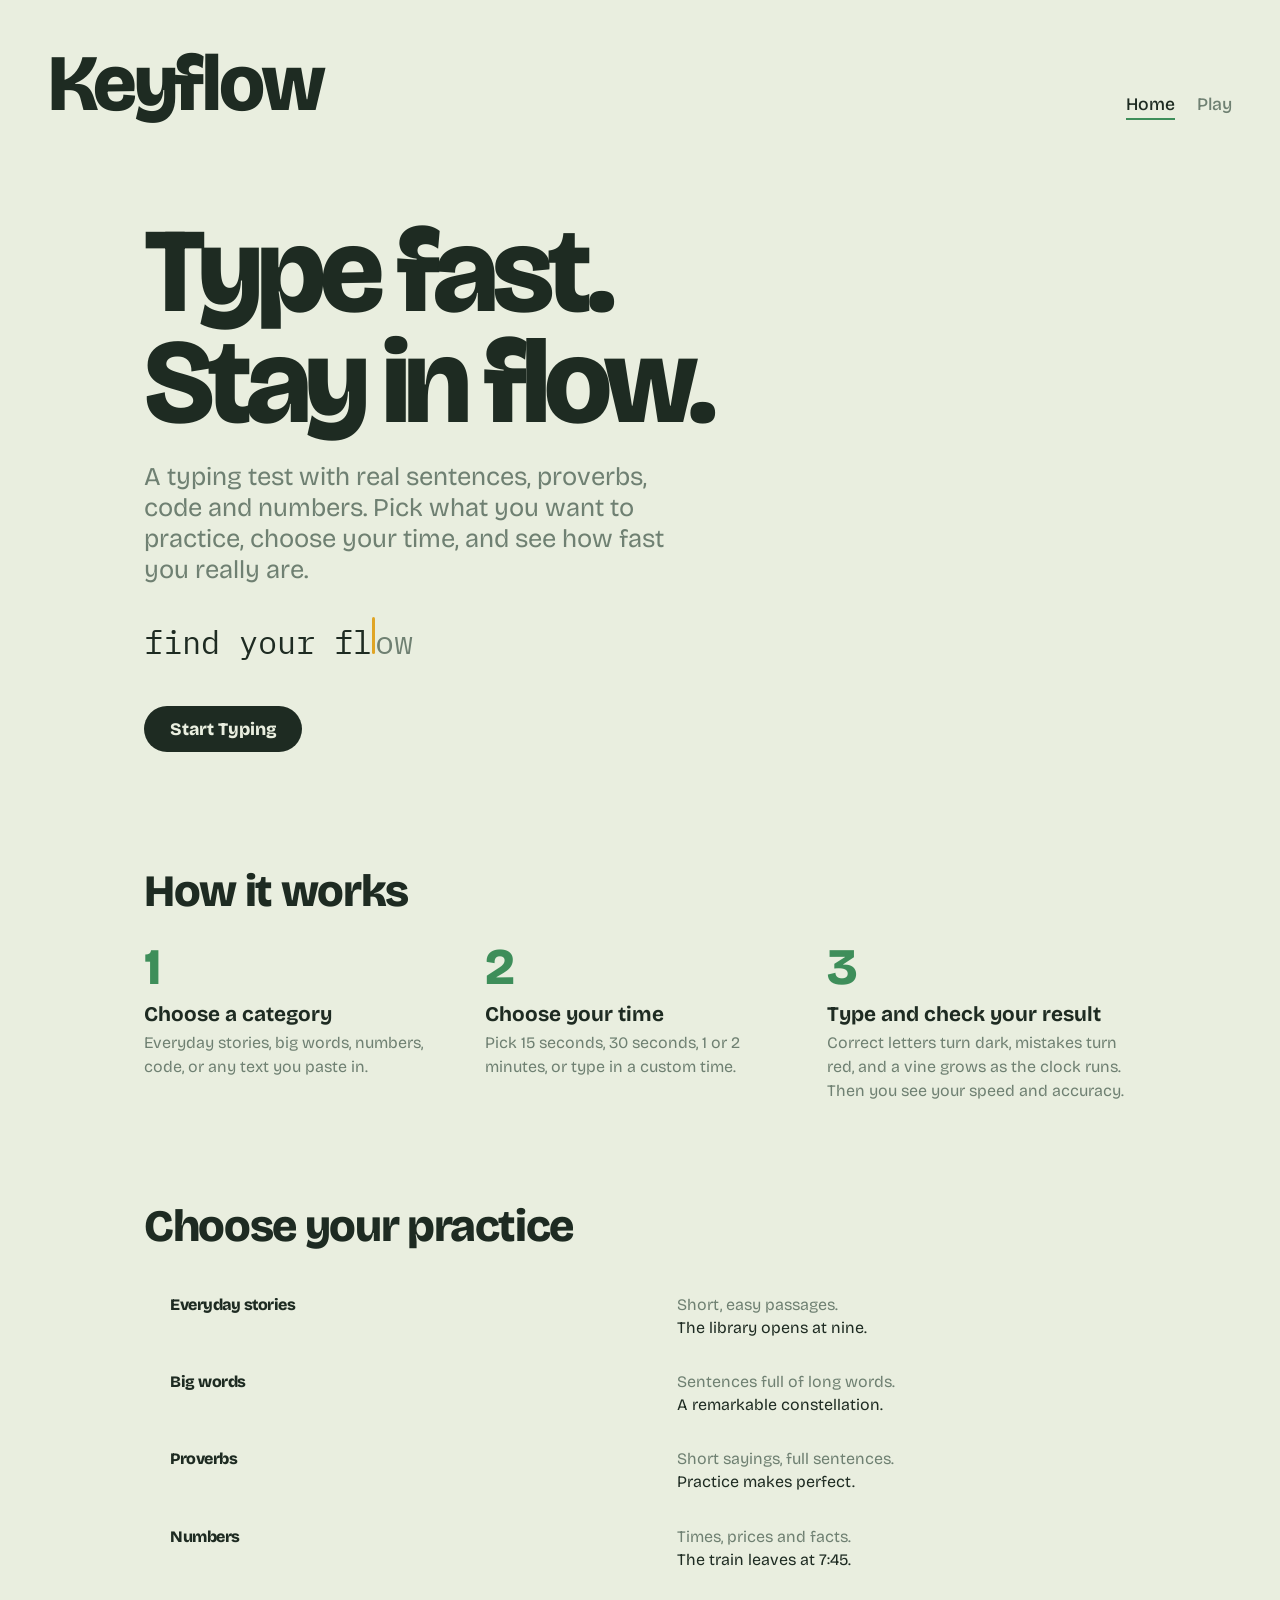
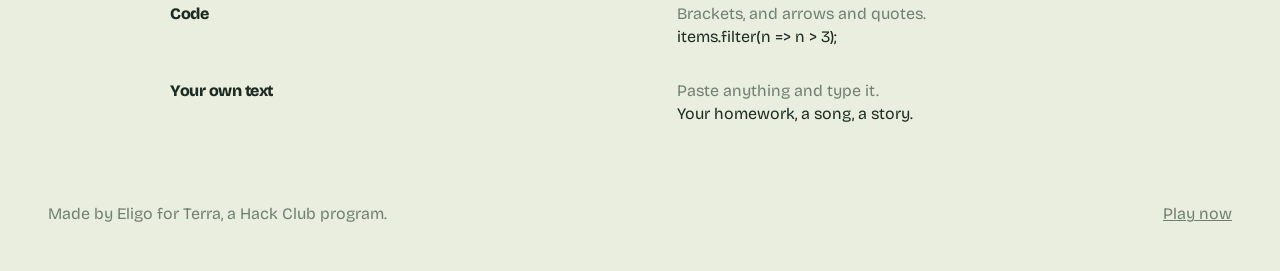
==== index.html @ 3e2b6605 "Save local updates" ====
<!DOCTYPE html>
<html lang="en">
    <head>
        <meta charset="utf-8">
        <meta name="viewport" content="width=device-width, initial-scale=1">
        <title>Keyflow: a typing test</title>
        <meta name="description" content="Keyflow is a free typing test with words, proverbs, code and numbers. Pick a category and find your flow.">
        <link rel="preconnect" href="https://fonts.googleapis.com">
        <link rel="preconnect" href="https://fonts.gstatic.com" crossorigin>
        <link href="https://fonts.googleapis.com/css2?family=Bricolage+Grotesque:opsz,wght@12..96,500;12..96,800&family=IBM+Plex+Mono:wght@400;500&display=swap" rel="stylesheet">
        <link rel="stylesheet" href="style.css">
    </head>
    <body>
        <header>
            <a class="logo" href="index.html">Keyflow</a>
            <nav aria-label="Main">
                <a href="index.html" aria-current="page">Home</a>
                <a href="play.html">Play</a>
            </nav>
        </header>

        <main class="top">
            <section class="hero">
                <h2>Type fast.<br>Stay in flow.</h2>
                <p class="sub">A typing test with real sentences, proverbs, code and numbers. Pick what you want to practice, choose your time, and see how fast you really are.</p>
                <p class="demo" aria-hidden="true"><span class="l ok">find your fl</span><span class="cursor"></span><span class="l">ow</span></p>
                <a class="btn" href="play.html">Start Typing</a>
            </section>

            <section class="section">
                <h3>How it works</h3>
                <ol class="steps">
                    <li><b>1</b><strong>Choose a category</strong><p>Everyday stories, big words, numbers, code, or any text you paste in.</p></li>
                    <li><b>2</b><strong>Choose your time</strong><p>Pick 15 seconds, 30 seconds, 1 or 2 minutes, or type in a custom time.</p></li>
                    <li><b>3</b><strong>Type and check your result</strong><p>Correct letters turn dark, mistakes turn red, and a vine grows as the clock runs. Then you see your speed and accuracy.</p></li>
                </ol>
            </section>

            <section class="section">
                <h3>Choose your practice</h3>
                <ul class="cats">
                    <li><a class="cat" href="play.html#/everyday"><b>Everyday stories</b><span>Short, easy passages.<i>The library opens at nine.</i></span></a></li>
                    <li><a class="cat" href="play.html#/bigwords"><b>Big words</b><span>Sentences full of long words.<i>A remarkable constellation.</i></span></a></li>
                    <li><a class="cat" href="play.html#/proverbs"><b>Proverbs</b><span>Short sayings, full sentences.<i>Practice makes perfect.</i></span></a></li>
                    <li><a class="cat" href="play.html#/numbers"><b>Numbers</b><span>Times, prices and facts.<i>The train leaves at 7:45.</i></span></a></li>
                    <li><a class="cat" href="play.html#/code"><b>Code</b><span>Brackets, and arrows and quotes.<i>items.filter(n =&gt; n &gt; 3);</i></span></a></li>
                    <li><a class="cat" href="play.html"><b>Your own text</b><span>Paste anything and type it.<i>Your homework, a song, a story.</i></span></a></li>
                </ul>
            </section>
        </main>

        <footer>
            <span>Made by Eligo for Terra, a Hack Club program.</span>
            <a href="play.html">Play now</a>
        </footer>
    </body>
</html>
---- style.css ----
:root{
    --bg:#E9EEDF; --ink:#1E2B22; --dim:#6F8072; --wrong:#B8354A;
    --leaf:#3E8E5A; --caret:#E0A526; --panel:#DDE5D0;
    --display:'Bricolage Grotesque',system-ui,sans-serif;
    --mono:'IBM Plex Mono',ui-monospace,Menlo,monospace; 
}
*{box-sizing:border-box}
html,body{min-height:100%;margin:0}
body{background:var(--bg);color:var(--ink);font-family:var(--display);
display:flex;flex-direction:column;min-height:100vh;padding:clamp(1.25rem,4vw,3rem)}
a{color:inherit}
button,textarea{font-family:inherit}
:focus-visible{outline:3px solid var(--caret);outline-offset:2px}

header{display:flex;justify-content:space-between;align-items:baseline;gap:1rem 2rem;flex-wrap:wrap}
.logo{font-size:clamp(2.6rem,7vw,5rem);font-weight:800;letter-spacing:-.04em;margin:0;line-height:.9;text-decoration:none}
.right{display:flex;gap:1.5rem;align-items:center;flex-wrap:wrap}
nav{display:flex;gap:1.4rem}
nav a{text-decoration:none;color:var(--dim); font-weight:500;font-size:1.1rem;padding:.2rem 0;border-bottom:2px solid transparent}
nav a:hover,nav a[aria-current]{color:var(--ink);border-bottom-color:var(--leaf)}
.modes{display:none;gap:.4rem}
body.in-test .modes{display:flex}
.modes button{font:500 1rem var(--display);background:transparent;color:var(--dim);
border:2px solid transparent;border-radius:999px;padding:.4rem .9rem;cursor:pointer}
.modes button[aria-pressed="true"]{color:var(--ink);border-color:var(--ink)}
.modes button:hover{color:var(--ink)}
footer{max-width:62 rem;width:100%;margin:4rem auto 0;color:var(--dim);display:flex;justify-content:space-between;gap:1rem;flex-wrap:wrap}

main{flex:1;width:100%;max-width:62rem;margin:0 auto;display:flex;flex-direction:column;justify-content:center}
main.top{justify-content:flex-start}
.view{display:none}
.view.show{display:block}

.btn{display:inline-block;font:800 1.1rem var(--display);background:var(--ink);color:var(--bg);border:0;border-radius:999px;padding:.8rem 1.6rem;cursor:pointer;text-decoration:none}
.btn:hover{background:var(--leaf)}
.btn.ghost{background:transparent;color:var(--ink);border:2px solid var(--ink)}
.btn.ghost:hover{background:var(--panel)}

.hero{padding:clamp(2.5rem,8vw,6rem) 0 1rem}
.hero h2{font-size:clamp(3rem,10vw,7.5rem);font-weight:800;letter-spacing:-.05em;line-height:.92;margin:0 0 1.5rem}
.hero p.sub{font-size:clamp(1.2rem,2.4vw,1.6rem);max-width:34rem;margin:0 0 2rem;color:var(--dim)}
.demo{font:400 clamp(1.3rem,3vw,2rem)/1.5 var(--mono);margin: 0 0 2.5rem}
.cursor{display:inline-block;width:3px;height:1.15em;background:var(--caret);border-radius:2px;vertical-align:text-botttom;animation:blink ls steps(2) infinite}
.section{margin-top:clamp(3.5rem,9vw,6rem)}
.section h3 {font-size:clamp(1.8rem,4vw,2.8rem);font-weight:800;letter-spacing:-.03em;margin:0 0 1.5rem}
.steps{list-style:none;margin:0;padding:0;display:grid;grid-template-columns:repeat(3,minmax(0,1fr));gap:2rem}
.steps b{display:block;font-size:3.2rem;font-weight:800;color:var(--leaf);line-height:1;margin-bottom:.5rem}
.steps strong{display:block;font-size:1.3rem;margin-bottom:.3rem}
.steps p{margin:0;color:var(--dim);line-height:1.5}
@media (max-width:640px){.steps{grid-template-columns:1fr}}

.lead{font-size:clamp(1.3rem,2.5vw,1.8rem);margin:2.5rem 0 1.5rem;color:var(--dim)}
.cats{list-style:none;margin:0;padding:0}
.cat{display:grid;grid-template-columns:minmax(0,1.1fr) minmax(0,1fr);align-items:baseline;gap:1.5rem;
width:100%;text-align:left;background:transparent;border:0;border-left:6px solid transparent;
padding:1.1rem 1.25rem;cursor:pointer;color:var(--ink);border-radius:0 1rem 1rem 0;text-decoration:none}
.cat:hover,.cat:focus-visible{background:var(--panel);border-left-color:var(--leaf)}
.cat b{font-size:clamp(1.8rem,4,5vw,3rem);font-weight:800;letter-spacing:-.03em;line-height:1}
.cat span{font:400 1rem/1.5var(--mono);color:var(--dim)}
.cat span i{display:block;font-style:normal;color:var(--ink);margin-top:.25rem}
.custom-box{display:none;margin:.5rem 0 1rem 1,5rem}
.custom-box.show{display:block}
textarea{width:100%;min-height:8rem;border:2px solid var(--ink);border-radius:1rem;background:transparent;
padding:1rem;font:400 1.1rem/1.5 var(--mono);color:var(--ink);resize:vertical}
.msg{color:var(--wrong); min-height:1.5rem;margin:.4rem 0}
@media (max-width:640px){.cat{grid-template-columns:1fr;gap:.4rem}}

.vine{position:relative;height:1.6rem;margin-bottom:1.5rem}
.vine::before{content:"";position:absolute;left:0;right:0;top:50%;height:2px;background:var(--panel)}
.stem{position:absolute;left:0;top:50%;height:2px;width:0;background:var(--leaf)}
.leaf{position:absolute;top:50%;left:0;width:1.1rem;height:1.1rem;background:var(--leaf);
border-radius:0 100% 0 100%;transform:translate(-50%,-80%) rotate(-15deg);transition:left ls linear}
.topline{display:flex;align-items:baseline;gap:1.2rem;margin-bottom:.75rem}
.clock{font:800 clamp(1.6rem,3vw,2.2rem)/1var(--display);font-variant-numeric:tabular-nums}
.catname{color:var(--dim);font-size:1.1rem}
.field{position:relative;height:calc(var(--line)*3);overflow:hidden;cursor:text}
.words{position:relative;font:400 clamp(1.4rem,3vw,2rem)/var(--line) var(--mono);
display:flex;flex-wrap:wrap;column-gap:1.1ch;transition:transform .15s ease-out}
.word{display:inline-block}
.l{color:var(--dim)}
.l.ok{color:var(--ink)}
.l.bad{color:var(--wrong)}
.l.extra{color:var(--wrong);opacity:.7}
.word.skipped{text-decoration:underline;text-decoration-color:var(--wrong);text-decoration-thickness:2px;text-underline-offset:6px}
.caret{position:absolute;width:3px;height:1.2em;background:var(--caret);border-radius:2px;
transition:left .08s ease-out,top .08s ease-out;pointer-events:none}
.field.idle .caret{animation:blink ls steps(2) infinite}
@keyframes blibk{50%{opacity:0}}
#capture{position:fixed;opacity:0;pointer-events:none;width:1px;height:1px;left:0;top:0}
.hint{margin-top:2rem;color:var(--dim)}
kbd{font:500 .9rem var(--mono);background:var(--panel);padding:.1rem .45rem;border-radius:.35rem}

.big{font-size:clamp(5rem,16vw,11rem);font-weight:800;letter-spacing:-.05em;line-height:.9}
.big small{font-size:.22em;font-weight:500;letter-spacing:0;color:var(--dim);margin-left:.4rem}
.stats{display:flex;gap:2.5rem;flex-wrap:wrap;margin:1.5rem 0 2rem;font-size:1.3rem}
.stats span{display:block;color:var(--dim);font-size:1rem}
.actions{display:flex;gap:1rem;flex-wrap:wrap}

@media (prefers-reduced-motion:reduce){
    .words,.caret,.leaf{transition:none}.field.idle .caret,.cursor{animation:none}
}

.chosen{margin:0 0 1.5rem;color:var(--dim);font-size:1.1rem}
.chosen b{color:var(--ink);font-size:1.3rem;margin:.8rem}
.times{display:flex;flex-wrap:wrap;gap:.9rem;margin: 0 0 2rem}
.time{font:800 clamp(1.6rem,4vw,2.4rem)/1 var(--display);padding:1rem 1.8rem;border:2px solid var(--ink);
border-radius:999px;background:transparent;color:var(--panel);border-color:var(--leaf)}
.custom-time{display:flex;align-items:center;gap:.9rem;flex-wrap:wrap}
.cutom-time label{font-size:1.2rem;color:var(--dim)}
.custom-time input{font:500 1.3rem var(--mono);width:7rem;padding:.7rem 1rem;border:2px solid var(--ink);
border-radius:1rem;background:transparent;color:var(--ink)}
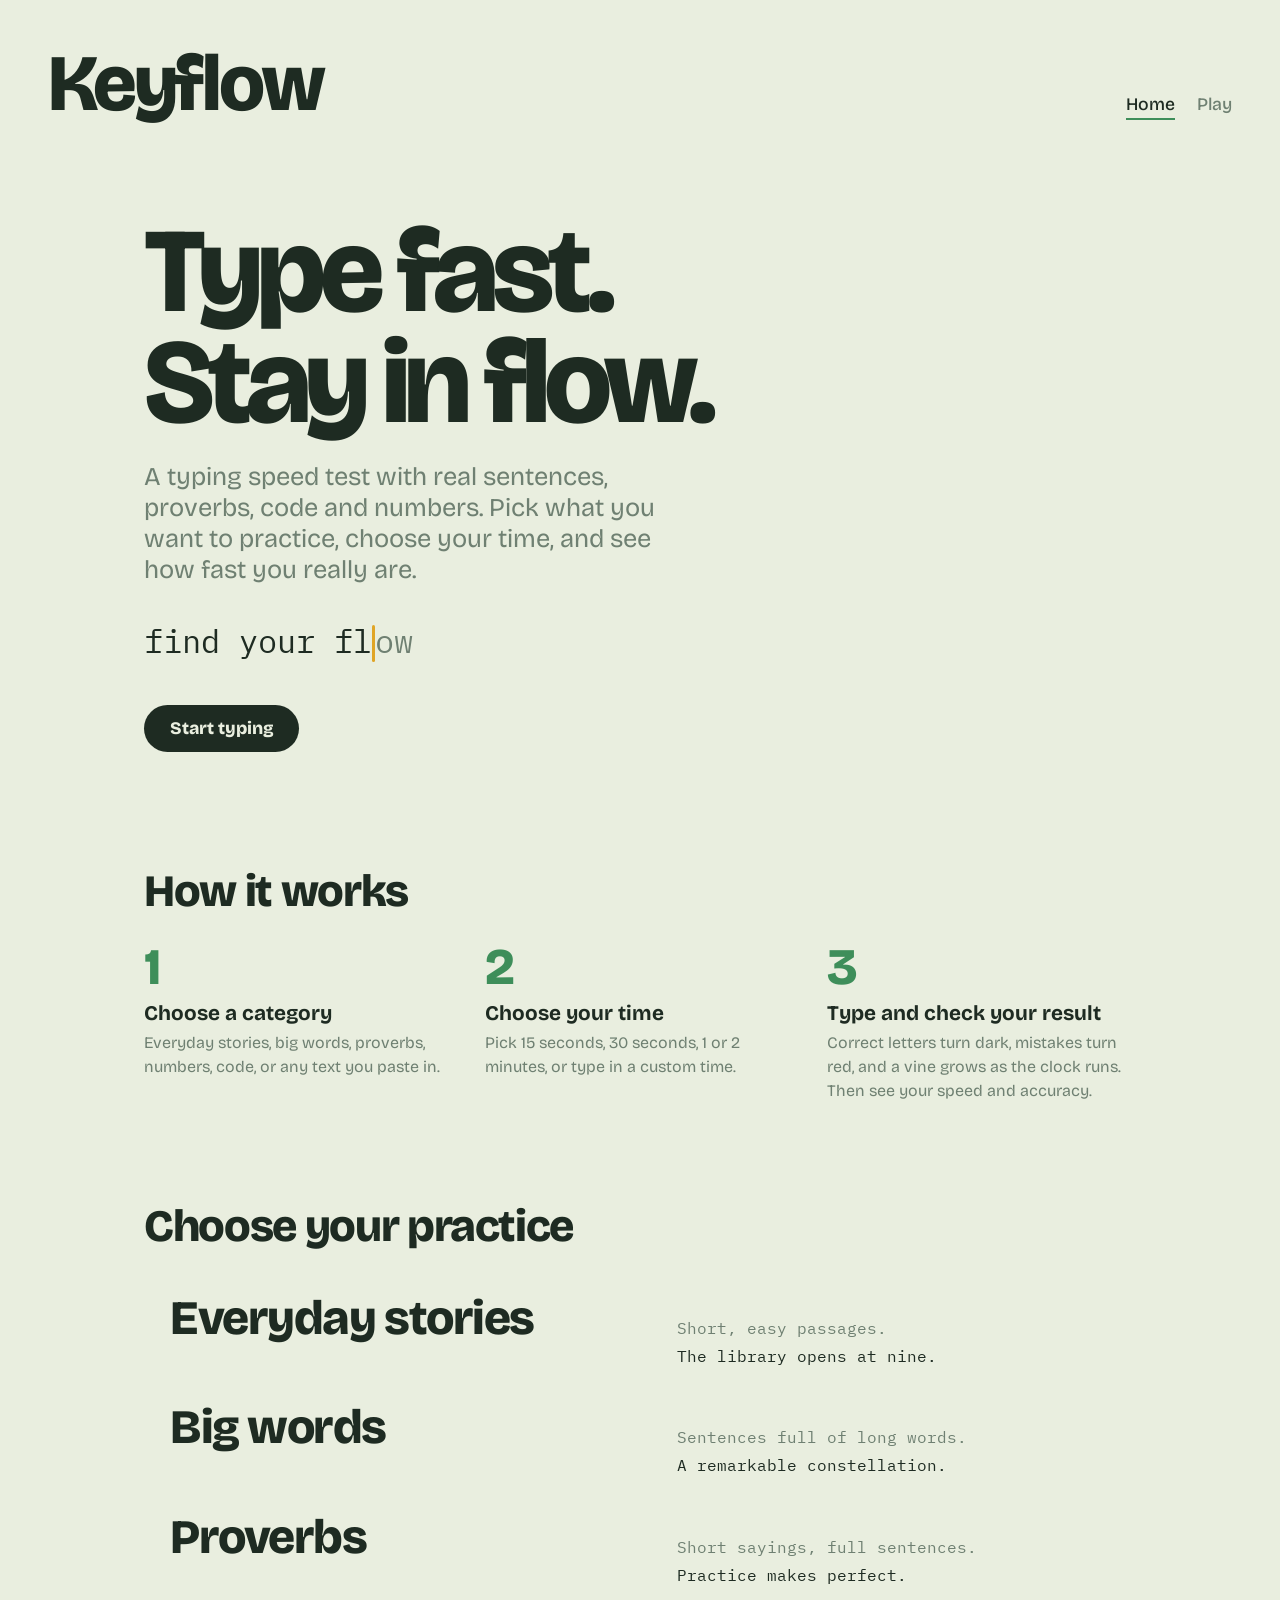
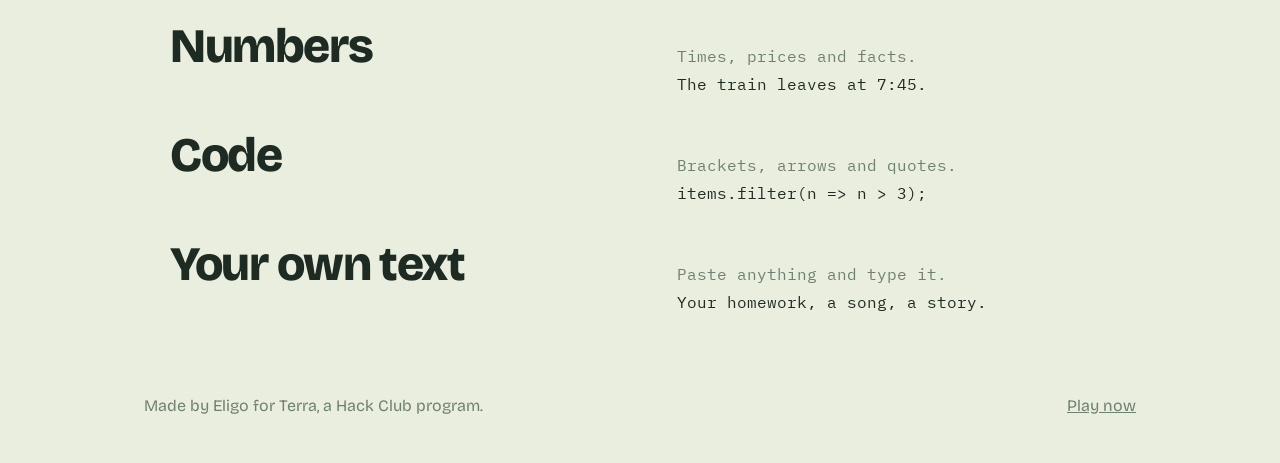
==== commit c92bac96: "Add Keyflow files" ====
--- a/index.html
+++ b/index.html
@@ -3,8 +3,8 @@
     <head>
         <meta charset="utf-8">
         <meta name="viewport" content="width=device-width, initial-scale=1">
-        <title>Keyflow: a typing test</title>
-        <meta name="description" content="Keyflow is a free typing test with words, proverbs, code and numbers. Pick a category and find your flow.">
+        <title>Keyflow: a typing speed test</title>
+        <meta name="description" content="Keyflow is a free typing speed test with words, proverbs, code and numbers. Pick a category and find your flow.">
         <link rel="preconnect" href="https://fonts.googleapis.com">
         <link rel="preconnect" href="https://fonts.gstatic.com" crossorigin>
         <link href="https://fonts.googleapis.com/css2?family=Bricolage+Grotesque:opsz,wght@12..96,500;12..96,800&family=IBM+Plex+Mono:wght@400;500&display=swap" rel="stylesheet">
@@ -22,17 +22,17 @@
         <main class="top">
             <section class="hero">
                 <h2>Type fast.<br>Stay in flow.</h2>
-                <p class="sub">A typing test with real sentences, proverbs, code and numbers. Pick what you want to practice, choose your time, and see how fast you really are.</p>
+                <p class="sub">A typing speed test with real sentences, proverbs, code and numbers. Pick what you want to practice, choose your time, and see how fast you really are.</p>
                 <p class="demo" aria-hidden="true"><span class="l ok">find your fl</span><span class="cursor"></span><span class="l">ow</span></p>
-                <a class="btn" href="play.html">Start Typing</a>
+                <a class="btn" href="play.html">Start typing</a>
             </section>
 
             <section class="section">
                 <h3>How it works</h3>
                 <ol class="steps">
-                    <li><b>1</b><strong>Choose a category</strong><p>Everyday stories, big words, numbers, code, or any text you paste in.</p></li>
+                    <li><b>1</b><strong>Choose a category</strong><p>Everyday stories, big words, proverbs, numbers, code, or any text you paste in.</p></li>
                     <li><b>2</b><strong>Choose your time</strong><p>Pick 15 seconds, 30 seconds, 1 or 2 minutes, or type in a custom time.</p></li>
-                    <li><b>3</b><strong>Type and check your result</strong><p>Correct letters turn dark, mistakes turn red, and a vine grows as the clock runs. Then you see your speed and accuracy.</p></li>
+                    <li><b>3</b><strong>Type and check your result</strong><p>Correct letters turn dark, mistakes turn red, and a vine grows as the clock runs. Then see your speed and accuracy.</p></li>
                 </ol>
             </section>
 
@@ -43,7 +43,7 @@
                     <li><a class="cat" href="play.html#/bigwords"><b>Big words</b><span>Sentences full of long words.<i>A remarkable constellation.</i></span></a></li>
                     <li><a class="cat" href="play.html#/proverbs"><b>Proverbs</b><span>Short sayings, full sentences.<i>Practice makes perfect.</i></span></a></li>
                     <li><a class="cat" href="play.html#/numbers"><b>Numbers</b><span>Times, prices and facts.<i>The train leaves at 7:45.</i></span></a></li>
-                    <li><a class="cat" href="play.html#/code"><b>Code</b><span>Brackets, and arrows and quotes.<i>items.filter(n =&gt; n &gt; 3);</i></span></a></li>
+                    <li><a class="cat" href="play.html#/code"><b>Code</b><span>Brackets, arrows and quotes.<i>items.filter(n =&gt; n &gt; 3);</i></span></a></li>
                     <li><a class="cat" href="play.html"><b>Your own text</b><span>Paste anything and type it.<i>Your homework, a song, a story.</i></span></a></li>
                 </ul>
             </section>
--- a/style.css
+++ b/style.css
@@ -3,6 +3,7 @@
     --leaf:#3E8E5A; --caret:#E0A526; --panel:#DDE5D0;
     --display:'Bricolage Grotesque',system-ui,sans-serif;
     --mono:'IBM Plex Mono',ui-monospace,Menlo,monospace; 
+    --line:3.4rem;
 }
 *{box-sizing:border-box}
 html,body{min-height:100%;margin:0}
@@ -24,7 +25,7 @@
 border:2px solid transparent;border-radius:999px;padding:.4rem .9rem;cursor:pointer}
 .modes button[aria-pressed="true"]{color:var(--ink);border-color:var(--ink)}
 .modes button:hover{color:var(--ink)}
-footer{max-width:62 rem;width:100%;margin:4rem auto 0;color:var(--dim);display:flex;justify-content:space-between;gap:1rem;flex-wrap:wrap}
+footer{max-width:62rem;width:100%;margin:4rem auto 0;color:var(--dim);display:flex;justify-content:space-between;gap:1rem;flex-wrap:wrap}
 
 main{flex:1;width:100%;max-width:62rem;margin:0 auto;display:flex;flex-direction:column;justify-content:center}
 main.top{justify-content:flex-start}
@@ -40,7 +41,7 @@
 .hero h2{font-size:clamp(3rem,10vw,7.5rem);font-weight:800;letter-spacing:-.05em;line-height:.92;margin:0 0 1.5rem}
 .hero p.sub{font-size:clamp(1.2rem,2.4vw,1.6rem);max-width:34rem;margin:0 0 2rem;color:var(--dim)}
 .demo{font:400 clamp(1.3rem,3vw,2rem)/1.5 var(--mono);margin: 0 0 2.5rem}
-.cursor{display:inline-block;width:3px;height:1.15em;background:var(--caret);border-radius:2px;vertical-align:text-botttom;animation:blink ls steps(2) infinite}
+.cursor{display:inline-block;width:3px;height:1.15em;background:var(--caret);border-radius:2px;vertical-align:text-bottom;animation:blink 1s steps(2) infinite}
 .section{margin-top:clamp(3.5rem,9vw,6rem)}
 .section h3 {font-size:clamp(1.8rem,4vw,2.8rem);font-weight:800;letter-spacing:-.03em;margin:0 0 1.5rem}
 .steps{list-style:none;margin:0;padding:0;display:grid;grid-template-columns:repeat(3,minmax(0,1fr));gap:2rem}
@@ -55,10 +56,10 @@
 width:100%;text-align:left;background:transparent;border:0;border-left:6px solid transparent;
 padding:1.1rem 1.25rem;cursor:pointer;color:var(--ink);border-radius:0 1rem 1rem 0;text-decoration:none}
 .cat:hover,.cat:focus-visible{background:var(--panel);border-left-color:var(--leaf)}
-.cat b{font-size:clamp(1.8rem,4,5vw,3rem);font-weight:800;letter-spacing:-.03em;line-height:1}
-.cat span{font:400 1rem/1.5var(--mono);color:var(--dim)}
+.cat b{font-size:clamp(1.8rem,4.5vw,3rem);font-weight:800;letter-spacing:-.03em;line-height:1}
+.cat span{font:400 1rem/1.5 var(--mono);color:var(--dim)}
 .cat span i{display:block;font-style:normal;color:var(--ink);margin-top:.25rem}
-.custom-box{display:none;margin:.5rem 0 1rem 1,5rem}
+.custom-box{display:none;margin:.5rem 0 1rem 1.5rem}
 .custom-box.show{display:block}
 textarea{width:100%;min-height:8rem;border:2px solid var(--ink);border-radius:1rem;background:transparent;
 padding:1rem;font:400 1.1rem/1.5 var(--mono);color:var(--ink);resize:vertical}
@@ -69,9 +70,9 @@
 .vine::before{content:"";position:absolute;left:0;right:0;top:50%;height:2px;background:var(--panel)}
 .stem{position:absolute;left:0;top:50%;height:2px;width:0;background:var(--leaf)}
 .leaf{position:absolute;top:50%;left:0;width:1.1rem;height:1.1rem;background:var(--leaf);
-border-radius:0 100% 0 100%;transform:translate(-50%,-80%) rotate(-15deg);transition:left ls linear}
+border-radius:0 100% 0 100%;transform:translate(-50%,-80%) rotate(-15deg);transition:left .1s linear}
 .topline{display:flex;align-items:baseline;gap:1.2rem;margin-bottom:.75rem}
-.clock{font:800 clamp(1.6rem,3vw,2.2rem)/1var(--display);font-variant-numeric:tabular-nums}
+.clock{font:800 clamp(1.6rem,3vw,2.2rem)/1 var(--display);font-variant-numeric:tabular-nums}
 .catname{color:var(--dim);font-size:1.1rem}
 .field{position:relative;height:calc(var(--line)*3);overflow:hidden;cursor:text}
 .words{position:relative;font:400 clamp(1.4rem,3vw,2rem)/var(--line) var(--mono);
@@ -84,8 +85,8 @@
 .word.skipped{text-decoration:underline;text-decoration-color:var(--wrong);text-decoration-thickness:2px;text-underline-offset:6px}
 .caret{position:absolute;width:3px;height:1.2em;background:var(--caret);border-radius:2px;
 transition:left .08s ease-out,top .08s ease-out;pointer-events:none}
-.field.idle .caret{animation:blink ls steps(2) infinite}
-@keyframes blibk{50%{opacity:0}}
+.field.idle .caret{animation:blink 1s steps(2) infinite}
+@keyframes blink{50%{opacity:0}}
 #capture{position:fixed;opacity:0;pointer-events:none;width:1px;height:1px;left:0;top:0}
 .hint{margin-top:2rem;color:var(--dim)}
 kbd{font:500 .9rem var(--mono);background:var(--panel);padding:.1rem .45rem;border-radius:.35rem}
@@ -101,11 +102,12 @@
 }
 
 .chosen{margin:0 0 1.5rem;color:var(--dim);font-size:1.1rem}
-.chosen b{color:var(--ink);font-size:1.3rem;margin:.8rem}
+.chosen b{color:var(--ink);font-size:1.3rem;margin-right:.8rem}
 .times{display:flex;flex-wrap:wrap;gap:.9rem;margin: 0 0 2rem}
 .time{font:800 clamp(1.6rem,4vw,2.4rem)/1 var(--display);padding:1rem 1.8rem;border:2px solid var(--ink);
-border-radius:999px;background:transparent;color:var(--panel);border-color:var(--leaf)}
+border-radius:999px;background:transparent;color:var(--ink);cursor:pointer}
+.time:hover,.time:focus-visible{background:var(--panel);border-color:var(--leaf)}
 .custom-time{display:flex;align-items:center;gap:.9rem;flex-wrap:wrap}
-.cutom-time label{font-size:1.2rem;color:var(--dim)}
+.custom-time label{font-size:1.2rem;color:var(--dim)}
 .custom-time input{font:500 1.3rem var(--mono);width:7rem;padding:.7rem 1rem;border:2px solid var(--ink);
 border-radius:1rem;background:transparent;color:var(--ink)}
